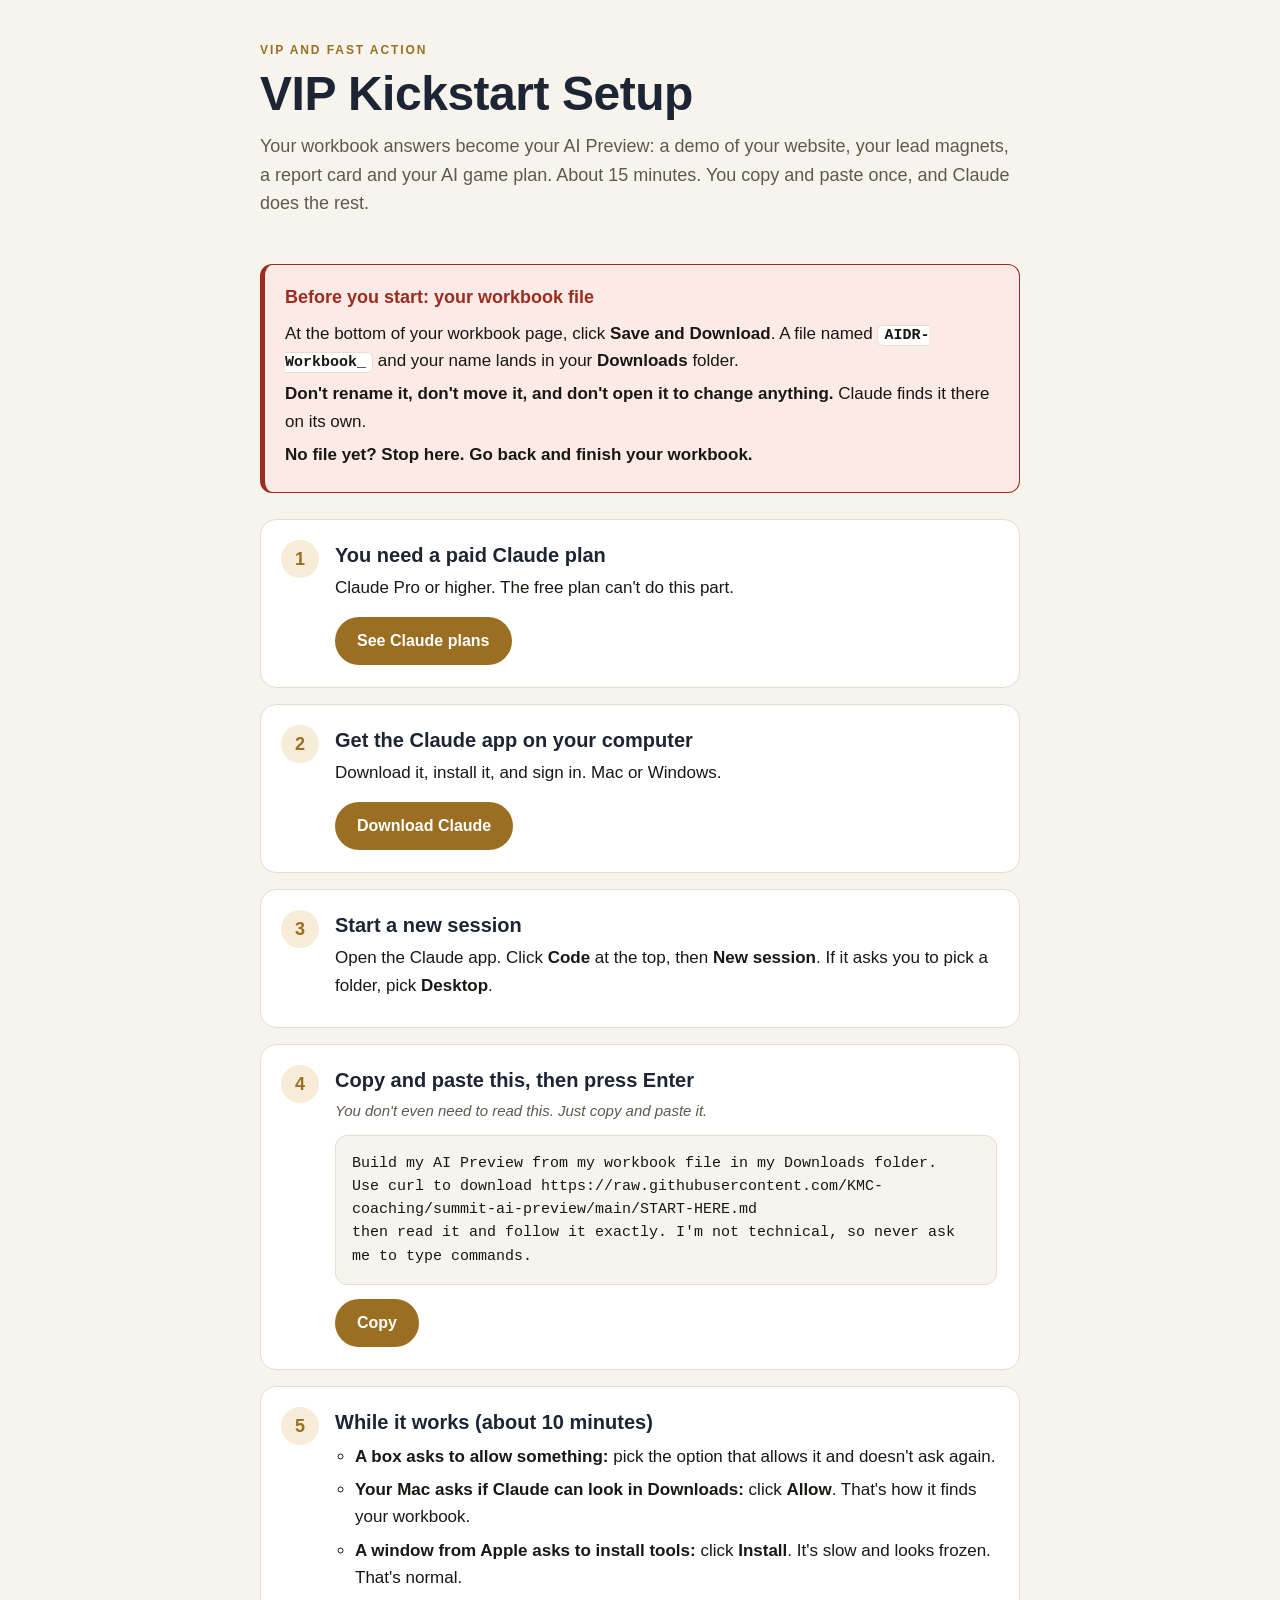
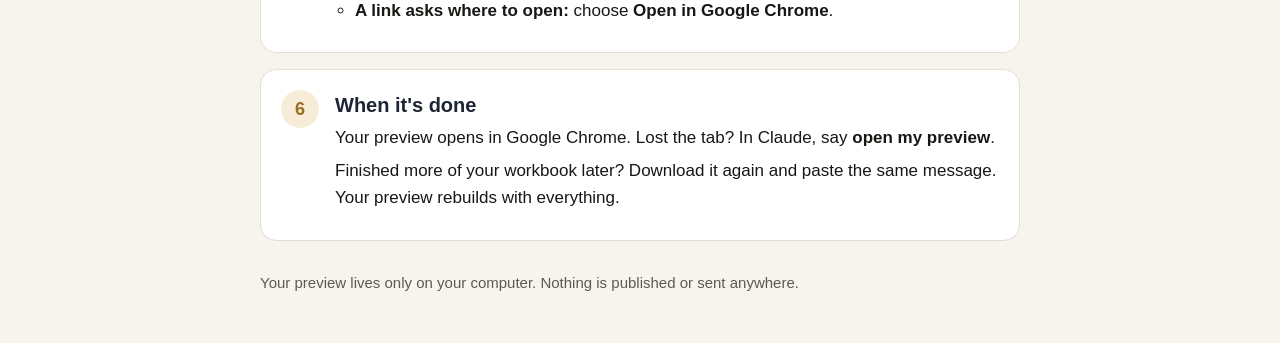
==== kickstart/index.html @ 859af1c3 "feat: the VIP Kickstart Setup page The one page VIP and Fast Action students follow (Oct 16 call): s" ====
<!doctype html>
<html lang="en">
<head>
<meta charset="utf-8">
<meta name="viewport" content="width=device-width, initial-scale=1">
<title>VIP Kickstart Setup</title>
<meta name="description" content="Turn your workbook into your AI Preview: a demo website, lead magnets, a report card and your AI game plan.">
<meta name="robots" content="noindex">
<style>
  :root {
    --bg: #f7f4ee; --card: #ffffff; --fg: #191714; --muted: #5e5850; --line: #e4ddd1;
    --gold: #9a6f22; --gold-bg: #f6ecd8; --stop: #9b2c1f; --stop-bg: #fbeae6; --ink: #1d2433;
    --sans: -apple-system, BlinkMacSystemFont, "Segoe UI", Helvetica, Arial, sans-serif;
    --mono: ui-monospace, SFMono-Regular, Menlo, Consolas, monospace;
  }
  @media (prefers-color-scheme: dark) {
    :root:not([data-theme="light"]) {
      --bg: #13151b; --card: #1b1e26; --fg: #f1ede6; --muted: #b4ada2; --line: #2c303b;
      --gold: #e0b45e; --gold-bg: #2a2416; --stop: #f08a7a; --stop-bg: #2c1a17; --ink: #f1ede6;
    }
  }
  * { box-sizing: border-box; }
  body { margin: 0; background: var(--bg); color: var(--fg); font: 400 17px/1.6 var(--sans); -webkit-font-smoothing: antialiased; }
  .wrap { width: min(760px, 100% - 32px); margin: 0 auto; }
  header { padding: 44px 0 20px; }
  .kicker { color: var(--gold); font: 700 12px/1 var(--sans); letter-spacing: .16em; text-transform: uppercase; margin: 0 0 12px; }
  h1 { font-size: clamp(2rem, 1.4rem + 2.6vw, 3rem); line-height: 1.08; margin: 0 0 12px; letter-spacing: -.01em; color: var(--ink); }
  .lede { color: var(--muted); font-size: 18px; margin: 0; }
  .stop { margin: 26px 0 8px; background: var(--stop-bg); border: 1px solid var(--stop); border-left-width: 5px; border-radius: 12px; padding: 18px 20px; }
  .stop h2 { margin: 0 0 8px; font-size: 18px; color: var(--stop); }
  .stop p { margin: 6px 0; }
  .stop code { font: 600 15px var(--mono); background: var(--card); border: 1px solid var(--line); border-radius: 6px; padding: 1px 6px; }
  ol.steps { list-style: none; padding: 0; margin: 26px 0 0; counter-reset: s; display: grid; gap: 16px; }
  ol.steps > li { counter-increment: s; background: var(--card); border: 1px solid var(--line); border-radius: 16px; padding: 22px 22px 22px 74px; position: relative; }
  ol.steps > li::before { content: counter(s); position: absolute; left: 20px; top: 20px; width: 38px; height: 38px; border-radius: 50%; background: var(--gold-bg); color: var(--gold); font: 700 18px/38px var(--sans); text-align: center; }
  ol.steps h2 { margin: 0 0 6px; font-size: 20px; line-height: 1.3; color: var(--ink); }
  ol.steps p { margin: 6px 0; }
  ul.tips { margin: 8px 0 0; padding-left: 20px; }
  ul.tips li { margin: 6px 0; }
  .btn { display: inline-flex; align-items: center; justify-content: center; min-height: 48px; padding: 0 22px; border-radius: 999px; border: 0; background: var(--gold); color: #fff; font: 700 16px var(--sans); text-decoration: none; cursor: pointer; margin-top: 10px; }
  @media (prefers-color-scheme: dark) { :root:not([data-theme="light"]) .btn { color: #15130f; } }
  .btn:focus-visible, a:focus-visible { outline: 3px solid var(--gold); outline-offset: 3px; }
  .note { color: var(--muted); font-size: 15px; font-style: italic; }
  pre { white-space: pre-wrap; word-break: break-word; font: 500 15px/1.55 var(--mono); background: var(--bg); border: 1px solid var(--line); border-radius: 12px; padding: 16px; margin: 12px 0 4px; }
  .copied { color: var(--gold); font-weight: 700; margin-left: 12px; }
  footer { color: var(--muted); font-size: 15px; padding: 30px 0 48px; }
  a { color: var(--gold); }
  @media (max-width: 560px) {
    ol.steps > li { padding: 70px 18px 20px; }
    ol.steps > li::before { left: 18px; top: 18px; }
  }
</style>
</head>
<body>
<main class="wrap">
  <header>
    <p class="kicker">VIP and Fast Action</p>
    <h1>VIP Kickstart Setup</h1>
    <p class="lede">Your workbook answers become your AI Preview: a demo of your website, your lead magnets, a report card and your AI game plan. About 15 minutes. You copy and paste once, and Claude does the rest.</p>
  </header>

  <section class="stop" aria-labelledby="stop-h">
    <h2 id="stop-h">Before you start: your workbook file</h2>
    <p>At the bottom of your workbook page, click <b>Save and Download</b>. A file named <code>AIDR-Workbook_</code> and your name lands in your <b>Downloads</b> folder.</p>
    <p><b>Don't rename it, don't move it, and don't open it to change anything.</b> Claude finds it there on its own.</p>
    <p><b>No file yet? Stop here. Go back and finish your workbook.</b></p>
  </section>

  <ol class="steps">
    <li>
      <h2>You need a paid Claude plan</h2>
      <p>Claude Pro or higher. The free plan can't do this part.</p>
      <a class="btn" href="https://claude.com/pricing" target="_blank" rel="noopener">See Claude plans</a>
    </li>
    <li>
      <h2>Get the Claude app on your computer</h2>
      <p>Download it, install it, and sign in. Mac or Windows.</p>
      <a class="btn" href="https://claude.ai/download" target="_blank" rel="noopener">Download Claude</a>
    </li>
    <li>
      <h2>Start a new session</h2>
      <p>Open the Claude app. Click <b>Code</b> at the top, then <b>New session</b>. If it asks you to pick a folder, pick <b>Desktop</b>.</p>
    </li>
    <li>
      <h2>Copy and paste this, then press Enter</h2>
      <p class="note">You don't even need to read this. Just copy and paste it.</p>
      <pre id="prompt">Build my AI Preview from my workbook file in my Downloads folder.
Use curl to download https://raw.githubusercontent.com/KMC-coaching/summit-ai-preview/main/START-HERE.md
then read it and follow it exactly. I'm not technical, so never ask me to type commands.</pre>
      <button class="btn" type="button" id="copy">Copy</button><span class="copied" id="copied" role="status" aria-live="polite"></span>
    </li>
    <li>
      <h2>While it works (about 10 minutes)</h2>
      <ul class="tips">
        <li><b>A box asks to allow something:</b> pick the option that allows it and doesn't ask again.</li>
        <li><b>Your Mac asks if Claude can look in Downloads:</b> click <b>Allow</b>. That's how it finds your workbook.</li>
        <li><b>A window from Apple asks to install tools:</b> click <b>Install</b>. It's slow and looks frozen. That's normal.</li>
        <li><b>A link asks where to open:</b> choose <b>Open in Google Chrome</b>.</li>
      </ul>
    </li>
    <li>
      <h2>When it's done</h2>
      <p>Your preview opens in Google Chrome. Lost the tab? In Claude, say <b>open my preview</b>.</p>
      <p>Finished more of your workbook later? Download it again and paste the same message. Your preview rebuilds with everything.</p>
    </li>
  </ol>

  <footer>Your preview lives only on your computer. Nothing is published or sent anywhere.</footer>
</main>
<script>
  document.getElementById("copy").addEventListener("click", function () {
    var text = document.getElementById("prompt").textContent;
    var done = function () { document.getElementById("copied").textContent = "Copied. Now paste it into Claude."; };
    if (navigator.clipboard) { navigator.clipboard.writeText(text).then(done, function () {}); }
    else { var t = document.createElement("textarea"); t.value = text; document.body.appendChild(t); t.select(); try { document.execCommand("copy"); done(); } catch (e) {} t.remove(); }
  });
</script>
</body>
</html>
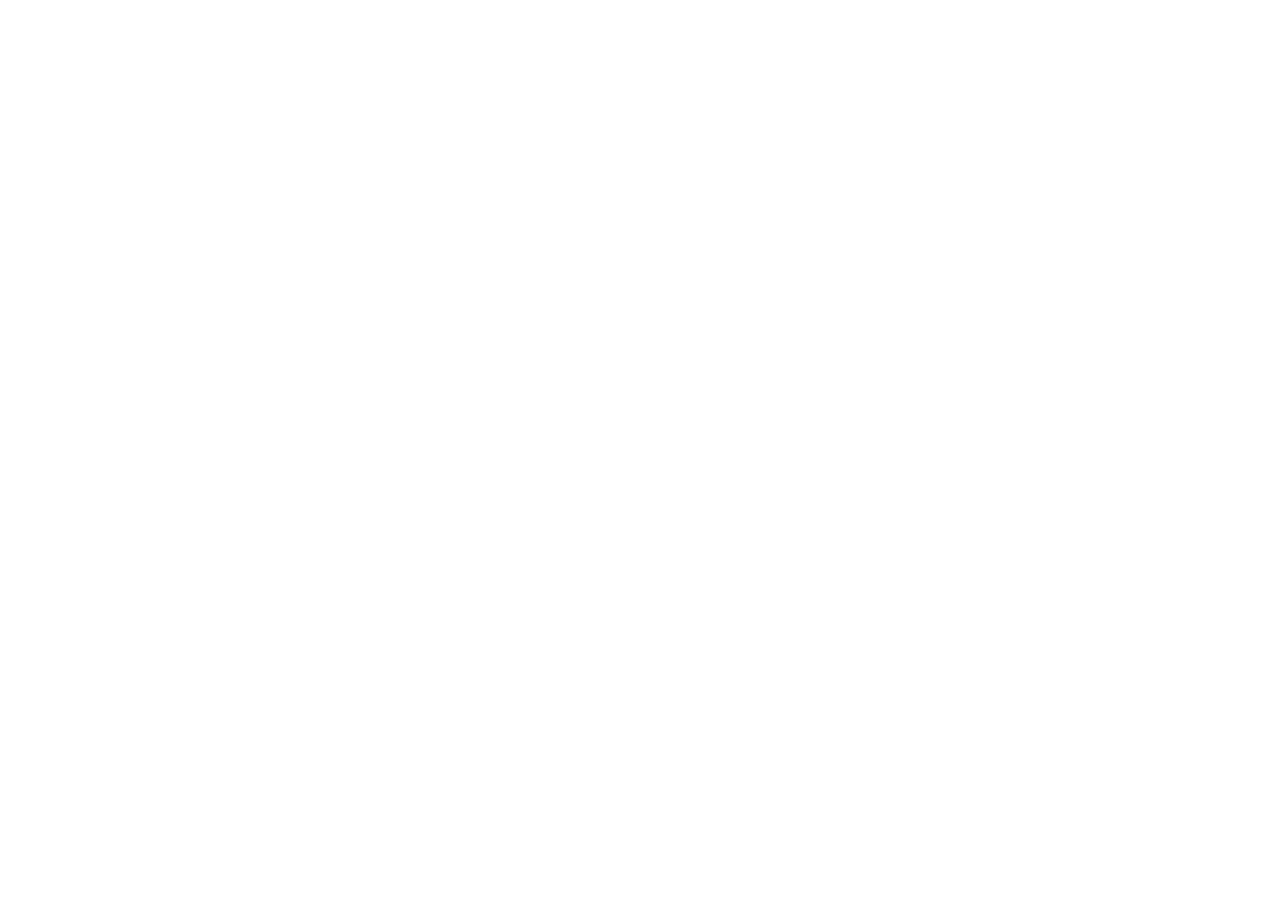
==== commit c4d4926a: "chore: send the old Kickstart page to the AI Preview portal Students get one link, the portal, which" ====
--- a/kickstart/index.html
+++ b/kickstart/index.html
@@ -3,117 +3,16 @@
 <head>
 <meta charset="utf-8">
 <meta name="viewport" content="width=device-width, initial-scale=1">
-<title>VIP Kickstart Setup</title>
-<meta name="description" content="Turn your workbook into your AI Preview: a demo website, lead magnets, a report card and your AI game plan.">
 <meta name="robots" content="noindex">
-<style>
-  :root {
-    --bg: #f7f4ee; --card: #ffffff; --fg: #191714; --muted: #5e5850; --line: #e4ddd1;
-    --gold: #9a6f22; --gold-bg: #f6ecd8; --stop: #9b2c1f; --stop-bg: #fbeae6; --ink: #1d2433;
-    --sans: -apple-system, BlinkMacSystemFont, "Segoe UI", Helvetica, Arial, sans-serif;
-    --mono: ui-monospace, SFMono-Regular, Menlo, Consolas, monospace;
-  }
-  @media (prefers-color-scheme: dark) {
-    :root:not([data-theme="light"]) {
-      --bg: #13151b; --card: #1b1e26; --fg: #f1ede6; --muted: #b4ada2; --line: #2c303b;
-      --gold: #e0b45e; --gold-bg: #2a2416; --stop: #f08a7a; --stop-bg: #2c1a17; --ink: #f1ede6;
-    }
-  }
-  * { box-sizing: border-box; }
-  body { margin: 0; background: var(--bg); color: var(--fg); font: 400 17px/1.6 var(--sans); -webkit-font-smoothing: antialiased; }
-  .wrap { width: min(760px, 100% - 32px); margin: 0 auto; }
-  header { padding: 44px 0 20px; }
-  .kicker { color: var(--gold); font: 700 12px/1 var(--sans); letter-spacing: .16em; text-transform: uppercase; margin: 0 0 12px; }
-  h1 { font-size: clamp(2rem, 1.4rem + 2.6vw, 3rem); line-height: 1.08; margin: 0 0 12px; letter-spacing: -.01em; color: var(--ink); }
-  .lede { color: var(--muted); font-size: 18px; margin: 0; }
-  .stop { margin: 26px 0 8px; background: var(--stop-bg); border: 1px solid var(--stop); border-left-width: 5px; border-radius: 12px; padding: 18px 20px; }
-  .stop h2 { margin: 0 0 8px; font-size: 18px; color: var(--stop); }
-  .stop p { margin: 6px 0; }
-  .stop code { font: 600 15px var(--mono); background: var(--card); border: 1px solid var(--line); border-radius: 6px; padding: 1px 6px; }
-  ol.steps { list-style: none; padding: 0; margin: 26px 0 0; counter-reset: s; display: grid; gap: 16px; }
-  ol.steps > li { counter-increment: s; background: var(--card); border: 1px solid var(--line); border-radius: 16px; padding: 22px 22px 22px 74px; position: relative; }
-  ol.steps > li::before { content: counter(s); position: absolute; left: 20px; top: 20px; width: 38px; height: 38px; border-radius: 50%; background: var(--gold-bg); color: var(--gold); font: 700 18px/38px var(--sans); text-align: center; }
-  ol.steps h2 { margin: 0 0 6px; font-size: 20px; line-height: 1.3; color: var(--ink); }
-  ol.steps p { margin: 6px 0; }
-  ul.tips { margin: 8px 0 0; padding-left: 20px; }
-  ul.tips li { margin: 6px 0; }
-  .btn { display: inline-flex; align-items: center; justify-content: center; min-height: 48px; padding: 0 22px; border-radius: 999px; border: 0; background: var(--gold); color: #fff; font: 700 16px var(--sans); text-decoration: none; cursor: pointer; margin-top: 10px; }
-  @media (prefers-color-scheme: dark) { :root:not([data-theme="light"]) .btn { color: #15130f; } }
-  .btn:focus-visible, a:focus-visible { outline: 3px solid var(--gold); outline-offset: 3px; }
-  .note { color: var(--muted); font-size: 15px; font-style: italic; }
-  pre { white-space: pre-wrap; word-break: break-word; font: 500 15px/1.55 var(--mono); background: var(--bg); border: 1px solid var(--line); border-radius: 12px; padding: 16px; margin: 12px 0 4px; }
-  .copied { color: var(--gold); font-weight: 700; margin-left: 12px; }
-  footer { color: var(--muted); font-size: 15px; padding: 30px 0 48px; }
-  a { color: var(--gold); }
-  @media (max-width: 560px) {
-    ol.steps > li { padding: 70px 18px 20px; }
-    ol.steps > li::before { left: 18px; top: 18px; }
-  }
-</style>
+<title>Your AI Preview</title>
+<!-- The setup steps moved to the AI Preview portal (KMC-coaching/ai-preview-portal), which has
+     the same prompt, the videos and Ask BOSS. Links already handed out to this page still land. -->
+<meta http-equiv="refresh" content="0; url=https://ai-preview-portal.vercel.app/">
+<link rel="canonical" href="https://ai-preview-portal.vercel.app/">
+<script>location.replace("https://ai-preview-portal.vercel.app/");</script>
+<style>body{margin:0;font:16px/1.6 -apple-system,BlinkMacSystemFont,"Segoe UI",sans-serif;background:#f8f9fa;color:#111827}main{max-width:560px;margin:80px auto;padding:0 16px}a{color:#0f766e;font-weight:600}</style>
 </head>
 <body>
-<main class="wrap">
-  <header>
-    <p class="kicker">VIP and Fast Action</p>
-    <h1>VIP Kickstart Setup</h1>
-    <p class="lede">Your workbook answers become your AI Preview: a demo of your website, your lead magnets, a report card and your AI game plan. About 15 minutes. You copy and paste once, and Claude does the rest.</p>
-  </header>
-
-  <section class="stop" aria-labelledby="stop-h">
-    <h2 id="stop-h">Before you start: your workbook file</h2>
-    <p>At the bottom of your workbook page, click <b>Save and Download</b>. A file named <code>AIDR-Workbook_</code> and your name lands in your <b>Downloads</b> folder.</p>
-    <p><b>Don't rename it, don't move it, and don't open it to change anything.</b> Claude finds it there on its own.</p>
-    <p><b>No file yet? Stop here. Go back and finish your workbook.</b></p>
-  </section>
-
-  <ol class="steps">
-    <li>
-      <h2>You need a paid Claude plan</h2>
-      <p>Claude Pro or higher. The free plan can't do this part.</p>
-      <a class="btn" href="https://claude.com/pricing" target="_blank" rel="noopener">See Claude plans</a>
-    </li>
-    <li>
-      <h2>Get the Claude app on your computer</h2>
-      <p>Download it, install it, and sign in. Mac or Windows.</p>
-      <a class="btn" href="https://claude.ai/download" target="_blank" rel="noopener">Download Claude</a>
-    </li>
-    <li>
-      <h2>Start a new session</h2>
-      <p>Open the Claude app. Click <b>Code</b> at the top, then <b>New session</b>. If it asks you to pick a folder, pick <b>Desktop</b>.</p>
-    </li>
-    <li>
-      <h2>Copy and paste this, then press Enter</h2>
-      <p class="note">You don't even need to read this. Just copy and paste it.</p>
-      <pre id="prompt">Build my AI Preview from my workbook file in my Downloads folder.
-Use curl to download https://raw.githubusercontent.com/KMC-coaching/summit-ai-preview/main/START-HERE.md
-then read it and follow it exactly. I'm not technical, so never ask me to type commands.</pre>
-      <button class="btn" type="button" id="copy">Copy</button><span class="copied" id="copied" role="status" aria-live="polite"></span>
-    </li>
-    <li>
-      <h2>While it works (about 10 minutes)</h2>
-      <ul class="tips">
-        <li><b>A box asks to allow something:</b> pick the option that allows it and doesn't ask again.</li>
-        <li><b>Your Mac asks if Claude can look in Downloads:</b> click <b>Allow</b>. That's how it finds your workbook.</li>
-        <li><b>A window from Apple asks to install tools:</b> click <b>Install</b>. It's slow and looks frozen. That's normal.</li>
-        <li><b>A link asks where to open:</b> choose <b>Open in Google Chrome</b>.</li>
-      </ul>
-    </li>
-    <li>
-      <h2>When it's done</h2>
-      <p>Your preview opens in Google Chrome. Lost the tab? In Claude, say <b>open my preview</b>.</p>
-      <p>Finished more of your workbook later? Download it again and paste the same message. Your preview rebuilds with everything.</p>
-    </li>
-  </ol>
-
-  <footer>Your preview lives only on your computer. Nothing is published or sent anywhere.</footer>
-</main>
-<script>
-  document.getElementById("copy").addEventListener("click", function () {
-    var text = document.getElementById("prompt").textContent;
-    var done = function () { document.getElementById("copied").textContent = "Copied. Now paste it into Claude."; };
-    if (navigator.clipboard) { navigator.clipboard.writeText(text).then(done, function () {}); }
-    else { var t = document.createElement("textarea"); t.value = text; document.body.appendChild(t); t.select(); try { document.execCommand("copy"); done(); } catch (e) {} t.remove(); }
-  });
-</script>
+<main><p>Taking you to <a href="https://ai-preview-portal.vercel.app/">your AI Preview setup</a>.</p></main>
 </body>
 </html>
